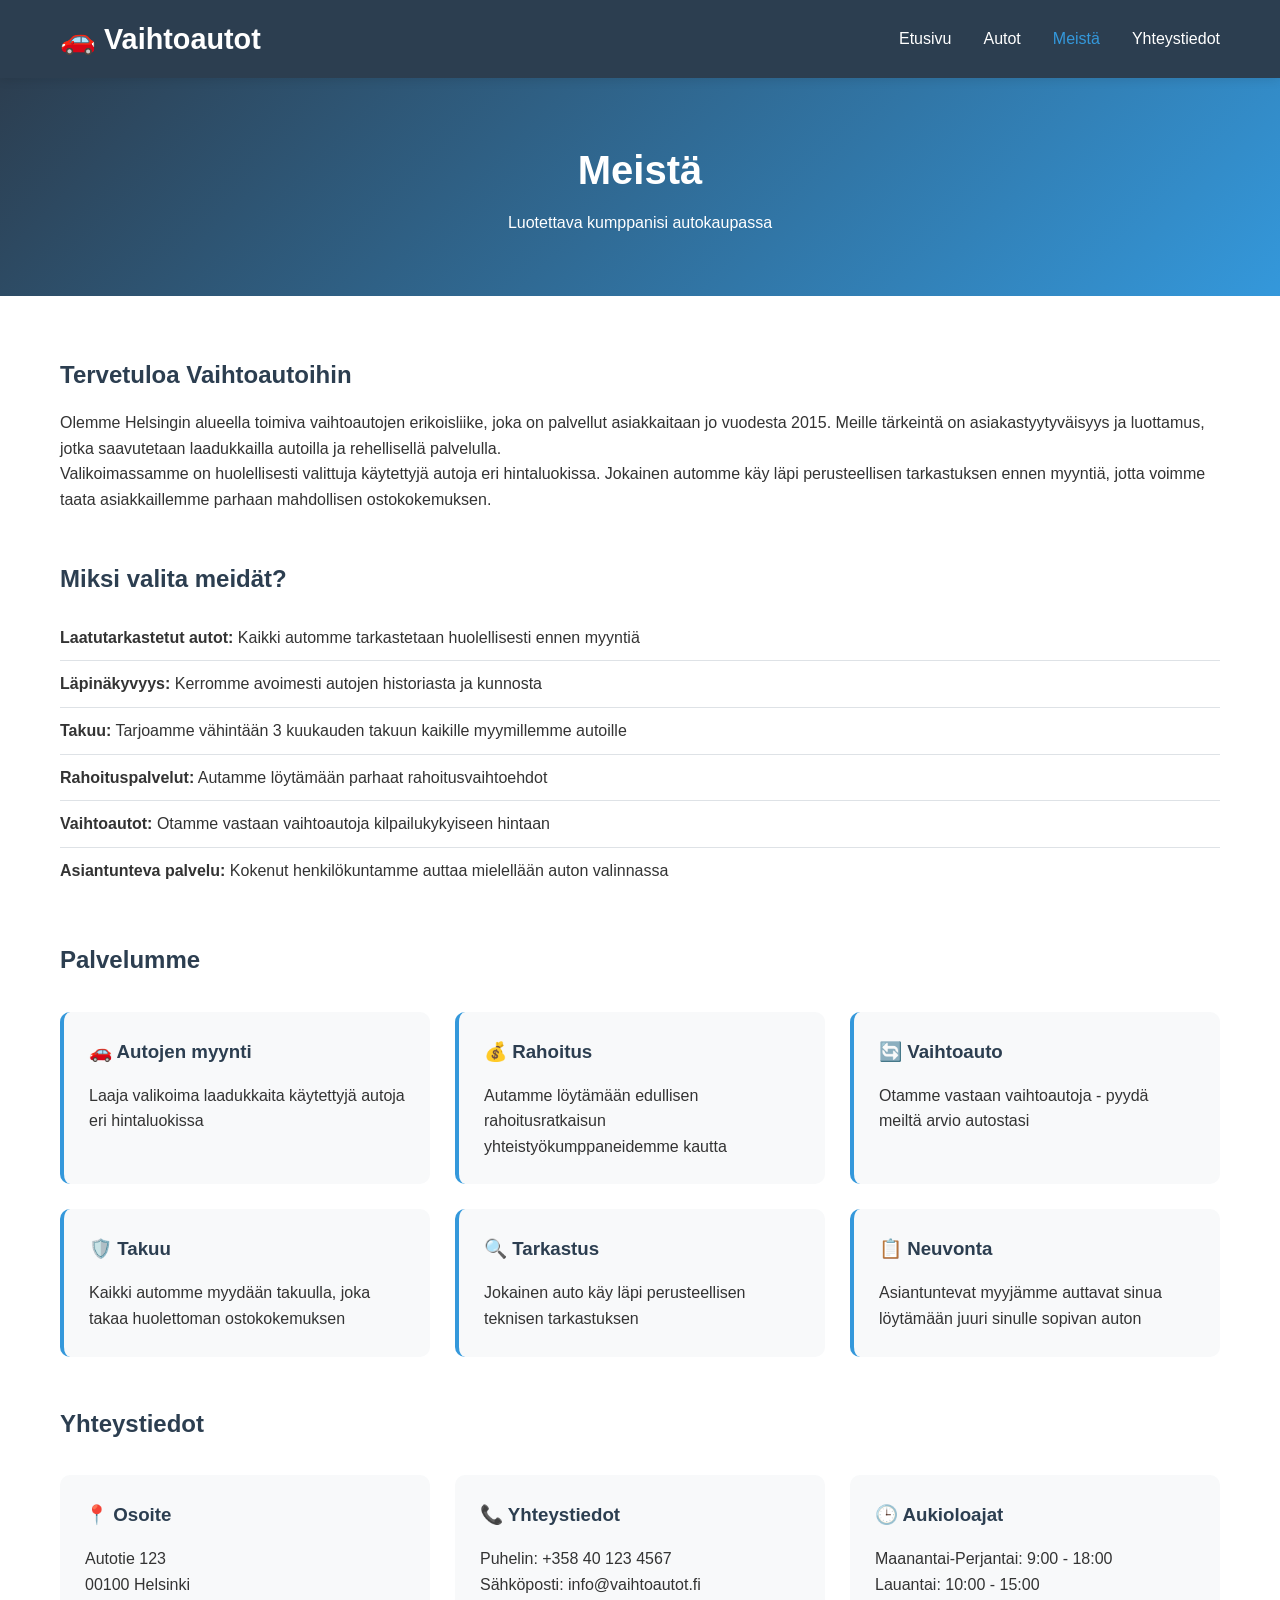
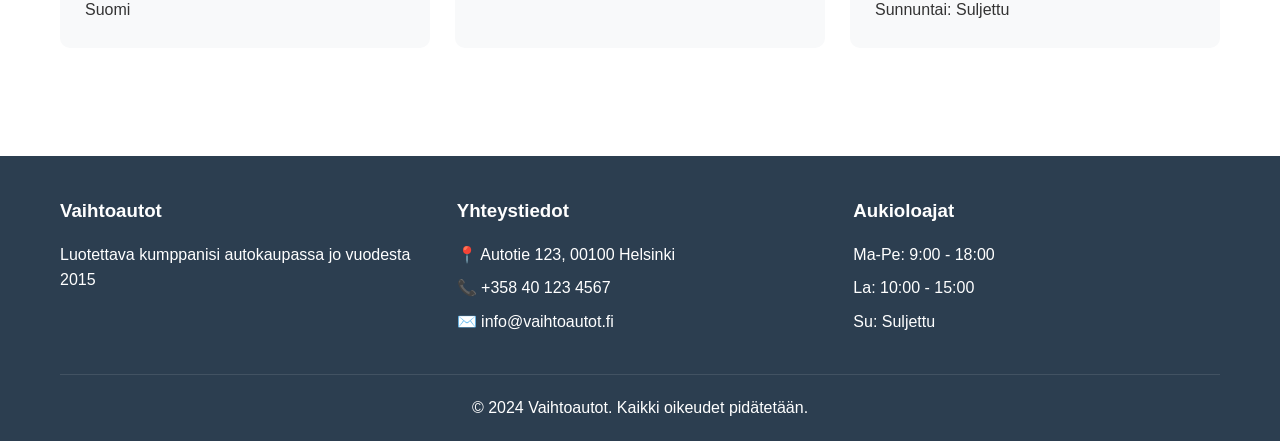
==== about.html @ e6075924 "Build complete used car dealer website with all pages and functionality Co-authored-by: joakimkarske" ====
<!DOCTYPE html>
<html lang="fi">
<head>
    <meta charset="UTF-8">
    <meta name="viewport" content="width=device-width, initial-scale=1.0">
    <meta name="description" content="Tietoa Vaihtoautot-autoliikkeestä">
    <title>Meistä - Vaihtoautot</title>
    <link rel="stylesheet" href="css/styles.css">
</head>
<body>
    <!-- Header -->
    <header>
        <nav class="navbar">
            <div class="container">
                <div class="logo">
                    <h1>🚗 Vaihtoautot</h1>
                </div>
                <ul class="nav-menu">
                    <li><a href="index.html">Etusivu</a></li>
                    <li><a href="cars.html">Autot</a></li>
                    <li><a href="about.html" class="active">Meistä</a></li>
                    <li><a href="contact.html">Yhteystiedot</a></li>
                </ul>
                <div class="hamburger">
                    <span></span>
                    <span></span>
                    <span></span>
                </div>
            </div>
        </nav>
    </header>

    <!-- Page Header -->
    <section class="page-header">
        <div class="container">
            <h1>Meistä</h1>
            <p>Luotettava kumppanisi autokaupassa</p>
        </div>
    </section>

    <!-- About Content -->
    <section class="about-content">
        <div class="container">
            <div class="about-section">
                <h2>Tervetuloa Vaihtoautoihin</h2>
                <p>Olemme Helsingin alueella toimiva vaihtoautojen erikoisliike, joka on palvellut asiakkaitaan jo vuodesta 2015. Meille tärkeintä on asiakastyytyväisyys ja luottamus, jotka saavutetaan laadukkailla autoilla ja rehellisellä palvelulla.</p>
                <p>Valikoimassamme on huolellisesti valittuja käytettyjä autoja eri hintaluokissa. Jokainen automme käy läpi perusteellisen tarkastuksen ennen myyntiä, jotta voimme taata asiakkaillemme parhaan mahdollisen ostokokemuksen.</p>
            </div>

            <div class="about-section">
                <h2>Miksi valita meidät?</h2>
                <ul class="about-list">
                    <li><strong>Laatutarkastetut autot:</strong> Kaikki automme tarkastetaan huolellisesti ennen myyntiä</li>
                    <li><strong>Läpinäkyvyys:</strong> Kerromme avoimesti autojen historiasta ja kunnosta</li>
                    <li><strong>Takuu:</strong> Tarjoamme vähintään 3 kuukauden takuun kaikille myymillemme autoille</li>
                    <li><strong>Rahoituspalvelut:</strong> Autamme löytämään parhaat rahoitusvaihtoehdot</li>
                    <li><strong>Vaihtoautot:</strong> Otamme vastaan vaihtoautoja kilpailukykyiseen hintaan</li>
                    <li><strong>Asiantunteva palvelu:</strong> Kokenut henkilökuntamme auttaa mielellään auton valinnassa</li>
                </ul>
            </div>

            <div class="about-section">
                <h2>Palvelumme</h2>
                <div class="services-grid">
                    <div class="service-card">
                        <h3>🚗 Autojen myynti</h3>
                        <p>Laaja valikoima laadukkaita käytettyjä autoja eri hintaluokissa</p>
                    </div>
                    <div class="service-card">
                        <h3>💰 Rahoitus</h3>
                        <p>Autamme löytämään edullisen rahoitusratkaisun yhteistyökumppaneidemme kautta</p>
                    </div>
                    <div class="service-card">
                        <h3>🔄 Vaihtoauto</h3>
                        <p>Otamme vastaan vaihtoautoja - pyydä meiltä arvio autostasi</p>
                    </div>
                    <div class="service-card">
                        <h3>🛡️ Takuu</h3>
                        <p>Kaikki automme myydään takuulla, joka takaa huolettoman ostokokemuksen</p>
                    </div>
                    <div class="service-card">
                        <h3>🔍 Tarkastus</h3>
                        <p>Jokainen auto käy läpi perusteellisen teknisen tarkastuksen</p>
                    </div>
                    <div class="service-card">
                        <h3>📋 Neuvonta</h3>
                        <p>Asiantuntevat myyjämme auttavat sinua löytämään juuri sinulle sopivan auton</p>
                    </div>
                </div>
            </div>

            <div class="about-section">
                <h2>Yhteystiedot</h2>
                <div class="contact-info-grid">
                    <div class="contact-info-card">
                        <h3>📍 Osoite</h3>
                        <p>Autotie 123<br>00100 Helsinki<br>Suomi</p>
                    </div>
                    <div class="contact-info-card">
                        <h3>📞 Yhteystiedot</h3>
                        <p>Puhelin: +358 40 123 4567<br>Sähköposti: info@vaihtoautot.fi</p>
                    </div>
                    <div class="contact-info-card">
                        <h3>🕒 Aukioloajat</h3>
                        <p>Maanantai-Perjantai: 9:00 - 18:00<br>Lauantai: 10:00 - 15:00<br>Sunnuntai: Suljettu</p>
                    </div>
                </div>
            </div>
        </div>
    </section>

    <!-- Footer -->
    <footer>
        <div class="container">
            <div class="footer-content">
                <div class="footer-section">
                    <h3>Vaihtoautot</h3>
                    <p>Luotettava kumppanisi autokaupassa jo vuodesta 2015</p>
                </div>
                <div class="footer-section">
                    <h3>Yhteystiedot</h3>
                    <p>📍 Autotie 123, 00100 Helsinki</p>
                    <p>📞 +358 40 123 4567</p>
                    <p>✉️ info@vaihtoautot.fi</p>
                </div>
                <div class="footer-section">
                    <h3>Aukioloajat</h3>
                    <p>Ma-Pe: 9:00 - 18:00</p>
                    <p>La: 10:00 - 15:00</p>
                    <p>Su: Suljettu</p>
                </div>
            </div>
            <div class="footer-bottom">
                <p>&copy; 2024 Vaihtoautot. Kaikki oikeudet pidätetään.</p>
            </div>
        </div>
    </footer>

    <script src="js/main.js"></script>
</body>
</html>
---- css/styles.css ----
/* Root Variables */
:root {
    --primary-color: #2c3e50;
    --secondary-color: #3498db;
    --accent-color: #e74c3c;
    --text-color: #333;
    --light-bg: #f8f9fa;
    --white: #ffffff;
    --border-color: #dee2e6;
    --shadow: 0 2px 10px rgba(0, 0, 0, 0.1);
    --shadow-hover: 0 4px 20px rgba(0, 0, 0, 0.15);
}

/* Reset and Base Styles */
* {
    margin: 0;
    padding: 0;
    box-sizing: border-box;
}

body {
    font-family: 'Segoe UI', Tahoma, Geneva, Verdana, sans-serif;
    line-height: 1.6;
    color: var(--text-color);
    background-color: var(--light-bg);
}

.container {
    max-width: 1200px;
    margin: 0 auto;
    padding: 0 20px;
}

/* Header and Navigation */
header {
    background-color: var(--primary-color);
    color: var(--white);
    position: sticky;
    top: 0;
    z-index: 1000;
    box-shadow: var(--shadow);
}

.navbar {
    padding: 1rem 0;
}

.navbar .container {
    display: flex;
    justify-content: space-between;
    align-items: center;
}

.logo h1 {
    font-size: 1.8rem;
    color: var(--white);
}

.nav-menu {
    display: flex;
    list-style: none;
    gap: 2rem;
}

.nav-menu a {
    color: var(--white);
    text-decoration: none;
    font-weight: 500;
    transition: color 0.3s;
}

.nav-menu a:hover,
.nav-menu a.active {
    color: var(--secondary-color);
}

.hamburger {
    display: none;
    flex-direction: column;
    cursor: pointer;
}

.hamburger span {
    width: 25px;
    height: 3px;
    background-color: var(--white);
    margin: 3px 0;
    transition: 0.3s;
}

/* Hero Section */
.hero {
    background: linear-gradient(135deg, var(--primary-color) 0%, var(--secondary-color) 100%);
    color: var(--white);
    padding: 100px 20px;
    text-align: center;
}

.hero-content h2 {
    font-size: 3rem;
    margin-bottom: 1rem;
}

.hero-content p {
    font-size: 1.3rem;
    margin-bottom: 2rem;
}

/* Buttons */
.btn {
    display: inline-block;
    padding: 12px 30px;
    text-decoration: none;
    border-radius: 5px;
    font-weight: 600;
    transition: all 0.3s;
    border: none;
    cursor: pointer;
    font-size: 1rem;
}

.btn-primary {
    background-color: var(--accent-color);
    color: var(--white);
}

.btn-primary:hover {
    background-color: #c0392b;
    transform: translateY(-2px);
    box-shadow: var(--shadow-hover);
}

.btn-secondary {
    background-color: var(--secondary-color);
    color: var(--white);
}

.btn-secondary:hover {
    background-color: #2980b9;
    transform: translateY(-2px);
}

/* Section Styles */
section {
    padding: 60px 20px;
}

.section-title {
    text-align: center;
    font-size: 2.5rem;
    margin-bottom: 3rem;
    color: var(--primary-color);
}

/* Car Grid */
.car-grid {
    display: grid;
    grid-template-columns: repeat(auto-fill, minmax(350px, 1fr));
    gap: 30px;
    margin-top: 2rem;
}

.car-card {
    background-color: var(--white);
    border-radius: 10px;
    overflow: hidden;
    box-shadow: var(--shadow);
    transition: all 0.3s;
}

.car-card:hover {
    transform: translateY(-5px);
    box-shadow: var(--shadow-hover);
}

.car-card img {
    width: 100%;
    height: 250px;
    object-fit: cover;
}

.car-info {
    padding: 20px;
}

.car-info h3 {
    font-size: 1.5rem;
    margin-bottom: 0.5rem;
    color: var(--primary-color);
}

.car-year {
    color: #777;
    font-size: 0.95rem;
    margin-bottom: 0.5rem;
}

.car-description {
    margin-bottom: 1rem;
    line-height: 1.5;
}

.car-specs {
    display: flex;
    gap: 15px;
    margin-bottom: 1rem;
    flex-wrap: wrap;
}

.car-specs span {
    background-color: var(--light-bg);
    padding: 5px 12px;
    border-radius: 15px;
    font-size: 0.85rem;
}

.car-footer {
    display: flex;
    justify-content: space-between;
    align-items: center;
    margin-top: 1rem;
    padding-top: 1rem;
    border-top: 1px solid var(--border-color);
}

.price {
    font-size: 1.8rem;
    font-weight: bold;
    color: var(--accent-color);
}

/* Features Section */
.features-grid {
    display: grid;
    grid-template-columns: repeat(auto-fit, minmax(250px, 1fr));
    gap: 30px;
    margin-top: 2rem;
}

.feature {
    text-align: center;
    padding: 30px;
    background-color: var(--white);
    border-radius: 10px;
    box-shadow: var(--shadow);
}

.feature-icon {
    font-size: 3rem;
    margin-bottom: 1rem;
}

.feature h3 {
    margin-bottom: 1rem;
    color: var(--primary-color);
}

/* Footer */
footer {
    background-color: var(--primary-color);
    color: var(--white);
    padding: 40px 20px 20px;
}

.footer-content {
    display: grid;
    grid-template-columns: repeat(auto-fit, minmax(250px, 1fr));
    gap: 30px;
    margin-bottom: 2rem;
}

.footer-section h3 {
    margin-bottom: 1rem;
}

.footer-section p {
    margin-bottom: 0.5rem;
}

.footer-bottom {
    text-align: center;
    padding-top: 20px;
    border-top: 1px solid rgba(255, 255, 255, 0.1);
}

/* Page Header */
.page-header {
    background: linear-gradient(135deg, var(--primary-color) 0%, var(--secondary-color) 100%);
    color: var(--white);
    padding: 60px 20px;
    text-align: center;
}

.page-header h1 {
    font-size: 2.5rem;
    margin-bottom: 0.5rem;
}

/* Filters */
.filters {
    background-color: var(--white);
    padding: 30px 20px;
    box-shadow: var(--shadow);
}

.filter-bar {
    display: flex;
    gap: 15px;
    flex-wrap: wrap;
    justify-content: center;
    align-items: center;
}

.filter-select {
    padding: 10px 15px;
    border: 1px solid var(--border-color);
    border-radius: 5px;
    font-size: 1rem;
    min-width: 200px;
}

/* About Page */
.about-content {
    background-color: var(--white);
}

.about-section {
    margin-bottom: 3rem;
}

.about-section h2 {
    color: var(--primary-color);
    margin-bottom: 1rem;
}

.about-list {
    list-style: none;
    padding-left: 0;
}

.about-list li {
    padding: 10px 0;
    border-bottom: 1px solid var(--border-color);
}

.about-list li:last-child {
    border-bottom: none;
}

.services-grid {
    display: grid;
    grid-template-columns: repeat(auto-fit, minmax(300px, 1fr));
    gap: 25px;
    margin-top: 2rem;
}

.service-card {
    background-color: var(--light-bg);
    padding: 25px;
    border-radius: 10px;
    border-left: 4px solid var(--secondary-color);
}

.service-card h3 {
    margin-bottom: 1rem;
    color: var(--primary-color);
}

.contact-info-grid {
    display: grid;
    grid-template-columns: repeat(auto-fit, minmax(250px, 1fr));
    gap: 25px;
    margin-top: 2rem;
}

.contact-info-card {
    background-color: var(--light-bg);
    padding: 25px;
    border-radius: 10px;
}

.contact-info-card h3 {
    color: var(--primary-color);
    margin-bottom: 1rem;
}

/* Contact Page */
.contact-section {
    background-color: var(--white);
}

.contact-wrapper {
    display: grid;
    grid-template-columns: 1fr 1fr;
    gap: 50px;
    margin-top: 2rem;
}

.contact-form-wrapper h2,
.contact-info-wrapper h2 {
    color: var(--primary-color);
    margin-bottom: 1.5rem;
}

.contact-form {
    display: flex;
    flex-direction: column;
    gap: 20px;
}

.form-group {
    display: flex;
    flex-direction: column;
}

.form-group label {
    margin-bottom: 5px;
    font-weight: 600;
    color: var(--primary-color);
}

.form-group input,
.form-group select,
.form-group textarea {
    padding: 12px;
    border: 1px solid var(--border-color);
    border-radius: 5px;
    font-size: 1rem;
    font-family: inherit;
}

.form-group input:focus,
.form-group select:focus,
.form-group textarea:focus {
    outline: none;
    border-color: var(--secondary-color);
}

.checkbox-label {
    display: flex;
    align-items: center;
    gap: 10px;
    cursor: pointer;
}

.checkbox-label input {
    width: auto;
}

.form-message {
    padding: 15px;
    border-radius: 5px;
    margin-top: 10px;
    display: none;
}

.form-message.success {
    background-color: #d4edda;
    color: #155724;
    border: 1px solid #c3e6cb;
    display: block;
}

.form-message.error {
    background-color: #f8d7da;
    color: #721c24;
    border: 1px solid #f5c6cb;
    display: block;
}

.info-block {
    margin-bottom: 2rem;
}

.info-block h3 {
    color: var(--primary-color);
    margin-bottom: 0.5rem;
}

.info-block a {
    color: var(--secondary-color);
    text-decoration: none;
}

.info-block a:hover {
    text-decoration: underline;
}

/* Car Details Page */
.back-link {
    display: inline-block;
    color: var(--secondary-color);
    text-decoration: none;
    margin-bottom: 2rem;
    font-weight: 600;
}

.back-link:hover {
    text-decoration: underline;
}

.car-details-content {
    background-color: var(--white);
    border-radius: 10px;
    overflow: hidden;
    box-shadow: var(--shadow);
}

.car-details-header {
    padding: 30px;
    background: linear-gradient(135deg, var(--primary-color) 0%, var(--secondary-color) 100%);
    color: var(--white);
}

.car-details-header h1 {
    font-size: 2.5rem;
    margin-bottom: 0.5rem;
}

.car-details-body {
    display: grid;
    grid-template-columns: 1fr 1fr;
    gap: 30px;
    padding: 30px;
}

.car-image-section img {
    width: 100%;
    border-radius: 10px;
}

.car-specs-section h2 {
    color: var(--primary-color);
    margin-bottom: 1rem;
}

.specs-list {
    list-style: none;
    padding: 0;
}

.specs-list li {
    padding: 15px;
    border-bottom: 1px solid var(--border-color);
    display: flex;
    justify-content: space-between;
}

.specs-list li:last-child {
    border-bottom: none;
}

.specs-list strong {
    color: var(--primary-color);
}

.car-description-section {
    grid-column: 1 / -1;
    padding-top: 20px;
    border-top: 2px solid var(--border-color);
}

.car-description-section h2 {
    color: var(--primary-color);
    margin-bottom: 1rem;
}

.features-list {
    display: grid;
    grid-template-columns: repeat(auto-fit, minmax(250px, 1fr));
    gap: 15px;
    margin-top: 1rem;
}

.features-list li {
    background-color: var(--light-bg);
    padding: 10px 15px;
    border-radius: 5px;
    list-style: none;
}

.features-list li::before {
    content: "✓ ";
    color: var(--secondary-color);
    font-weight: bold;
}

.cta-section {
    background-color: var(--light-bg);
    text-align: center;
}

.cta-section h2 {
    color: var(--primary-color);
    margin-bottom: 1rem;
}

.cta-buttons {
    display: flex;
    gap: 20px;
    justify-content: center;
    flex-wrap: wrap;
    margin-top: 2rem;
}

.loading {
    text-align: center;
    padding: 50px;
    font-size: 1.2rem;
    color: #777;
}

/* Why Us Section */
.why-us {
    background-color: var(--white);
}

/* Responsive Design */
@media (max-width: 768px) {
    .hamburger {
        display: flex;
    }

    .nav-menu {
        display: none;
        position: absolute;
        top: 100%;
        left: 0;
        right: 0;
        background-color: var(--primary-color);
        flex-direction: column;
        padding: 20px;
        gap: 1rem;
    }

    .nav-menu.active {
        display: flex;
    }

    .hero-content h2 {
        font-size: 2rem;
    }

    .hero-content p {
        font-size: 1rem;
    }

    .car-grid {
        grid-template-columns: 1fr;
    }

    .features-grid {
        grid-template-columns: 1fr;
    }

    .contact-wrapper {
        grid-template-columns: 1fr;
    }

    .car-details-body {
        grid-template-columns: 1fr;
    }

    .filter-bar {
        flex-direction: column;
    }

    .filter-select {
        width: 100%;
    }

    .footer-content {
        grid-template-columns: 1fr;
    }
}

@media (max-width: 480px) {
    .logo h1 {
        font-size: 1.3rem;
    }

    .section-title {
        font-size: 1.8rem;
    }

    .price {
        font-size: 1.5rem;
    }
}
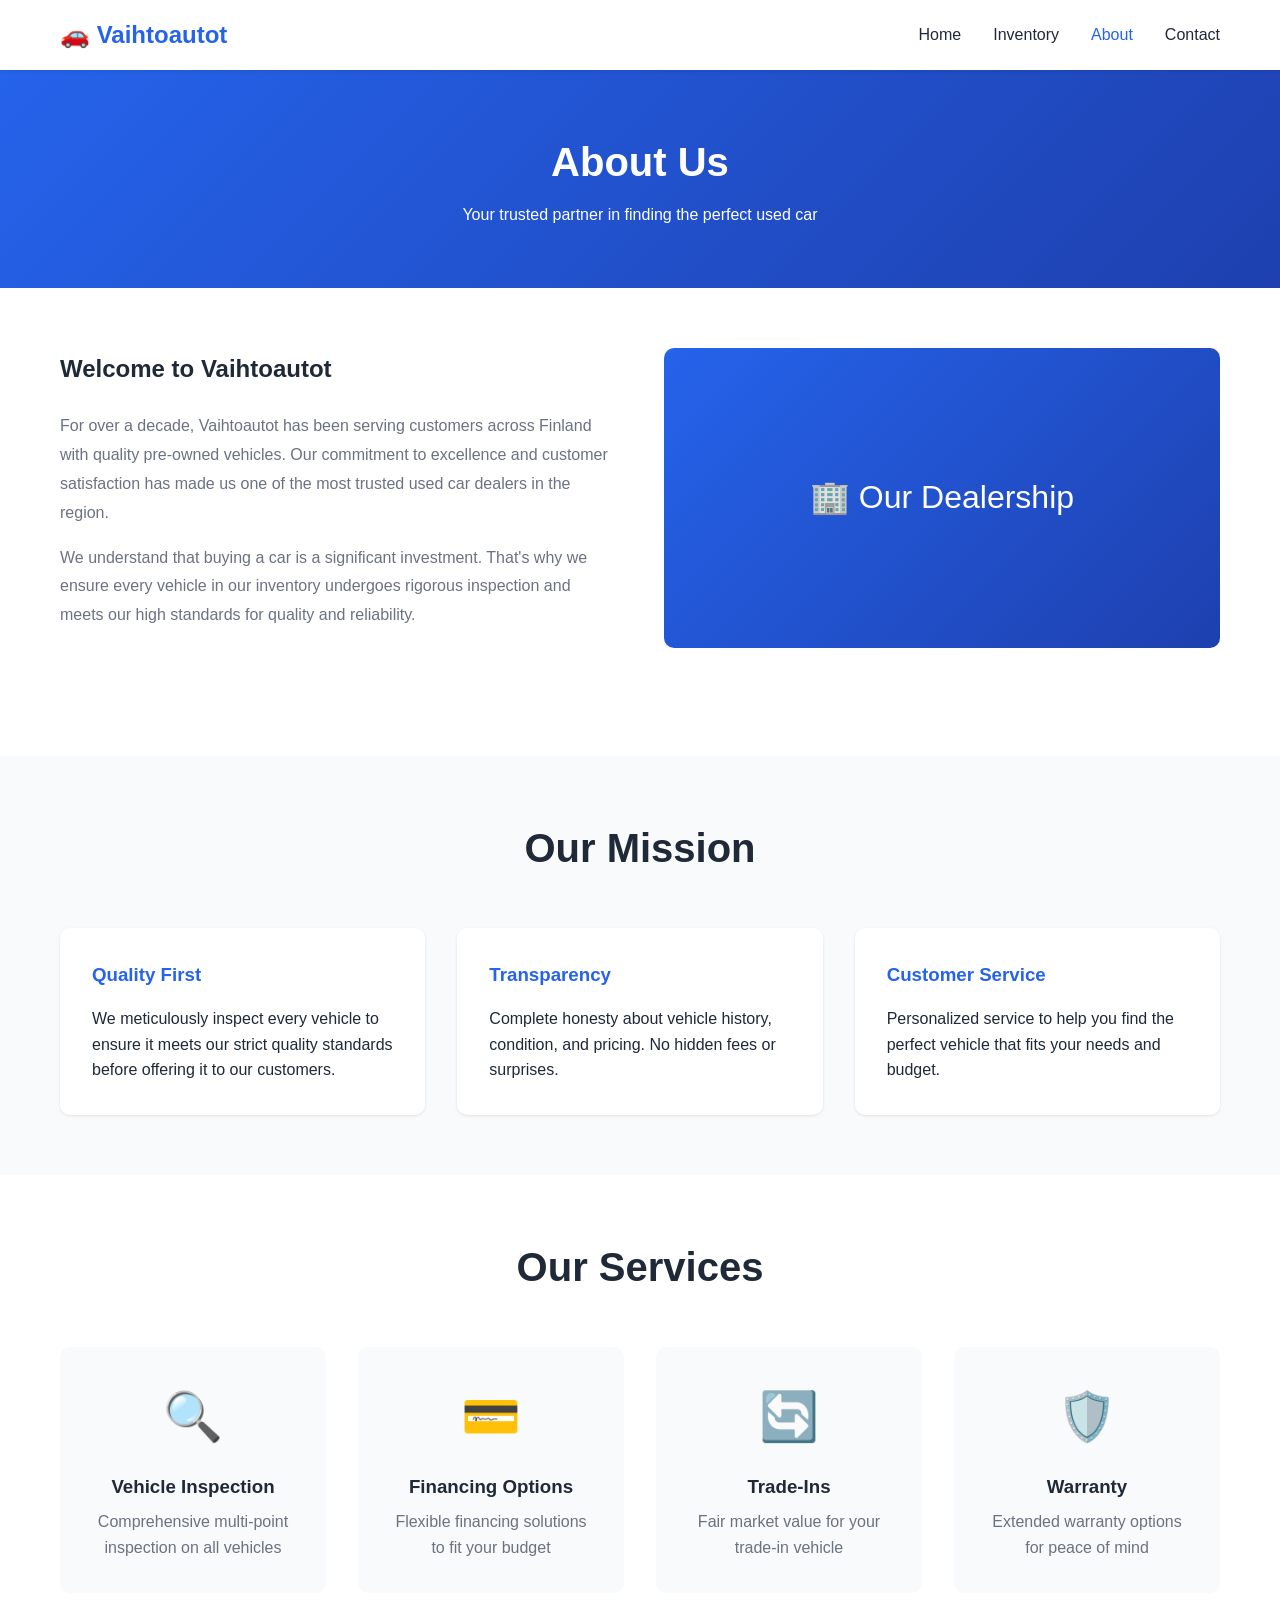
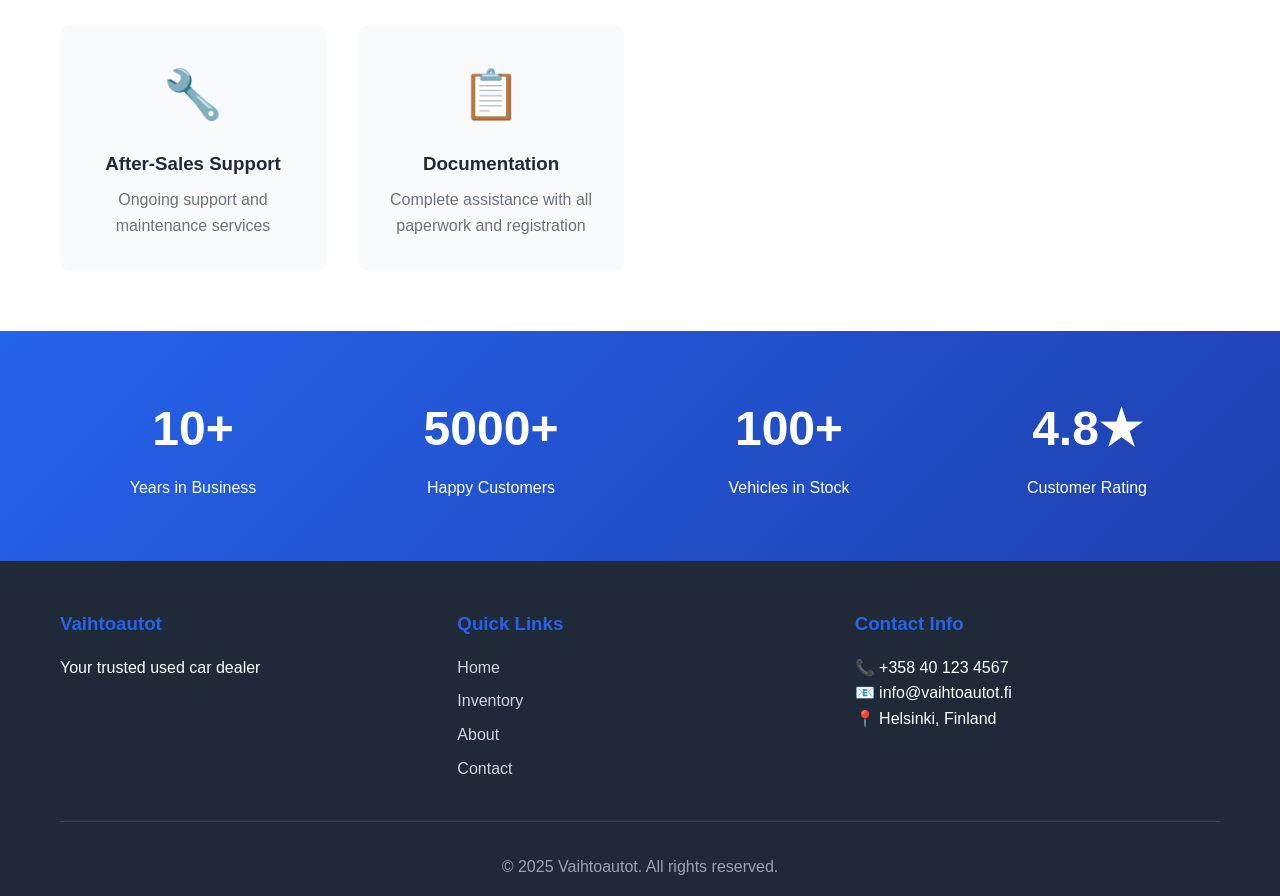
==== commit 64db29cb: "Complete used car dealer website with all features Co-authored-by: joakimkarske-del <248545088+joaki" ====
--- a/about.html
+++ b/about.html
@@ -1,141 +1,172 @@
 <!DOCTYPE html>
-<html lang="fi">
+<html lang="en">
 <head>
     <meta charset="UTF-8">
     <meta name="viewport" content="width=device-width, initial-scale=1.0">
-    <meta name="description" content="Tietoa Vaihtoautot-autoliikkeestä">
-    <title>Meistä - Vaihtoautot</title>
-    <link rel="stylesheet" href="css/styles.css">
+    <title>About Us - Vaihtoautot</title>
+    <link rel="stylesheet" href="styles/main.css">
 </head>
 <body>
-    <!-- Header -->
-    <header>
-        <nav class="navbar">
-            <div class="container">
-                <div class="logo">
-                    <h1>🚗 Vaihtoautot</h1>
-                </div>
-                <ul class="nav-menu">
-                    <li><a href="index.html">Etusivu</a></li>
-                    <li><a href="cars.html">Autot</a></li>
-                    <li><a href="about.html" class="active">Meistä</a></li>
-                    <li><a href="contact.html">Yhteystiedot</a></li>
-                </ul>
-                <div class="hamburger">
-                    <span></span>
-                    <span></span>
-                    <span></span>
-                </div>
+    <!-- Navigation -->
+    <nav class="navbar">
+        <div class="container">
+            <div class="nav-brand">
+                <h1>🚗 Vaihtoautot</h1>
             </div>
-        </nav>
-    </header>
+            <div class="nav-toggle" id="navToggle">
+                <span></span>
+                <span></span>
+                <span></span>
+            </div>
+            <ul class="nav-menu" id="navMenu">
+                <li><a href="index.html">Home</a></li>
+                <li><a href="inventory.html">Inventory</a></li>
+                <li><a href="about.html" class="active">About</a></li>
+                <li><a href="contact.html">Contact</a></li>
+            </ul>
+        </div>
+    </nav>
 
     <!-- Page Header -->
     <section class="page-header">
         <div class="container">
-            <h1>Meistä</h1>
-            <p>Luotettava kumppanisi autokaupassa</p>
+            <h1>About Us</h1>
+            <p>Your trusted partner in finding the perfect used car</p>
         </div>
     </section>
 
     <!-- About Content -->
-    <section class="about-content">
+    <section class="about-section">
         <div class="container">
-            <div class="about-section">
-                <h2>Tervetuloa Vaihtoautoihin</h2>
-                <p>Olemme Helsingin alueella toimiva vaihtoautojen erikoisliike, joka on palvellut asiakkaitaan jo vuodesta 2015. Meille tärkeintä on asiakastyytyväisyys ja luottamus, jotka saavutetaan laadukkailla autoilla ja rehellisellä palvelulla.</p>
-                <p>Valikoimassamme on huolellisesti valittuja käytettyjä autoja eri hintaluokissa. Jokainen automme käy läpi perusteellisen tarkastuksen ennen myyntiä, jotta voimme taata asiakkaillemme parhaan mahdollisen ostokokemuksen.</p>
-            </div>
-
-            <div class="about-section">
-                <h2>Miksi valita meidät?</h2>
-                <ul class="about-list">
-                    <li><strong>Laatutarkastetut autot:</strong> Kaikki automme tarkastetaan huolellisesti ennen myyntiä</li>
-                    <li><strong>Läpinäkyvyys:</strong> Kerromme avoimesti autojen historiasta ja kunnosta</li>
-                    <li><strong>Takuu:</strong> Tarjoamme vähintään 3 kuukauden takuun kaikille myymillemme autoille</li>
-                    <li><strong>Rahoituspalvelut:</strong> Autamme löytämään parhaat rahoitusvaihtoehdot</li>
-                    <li><strong>Vaihtoautot:</strong> Otamme vastaan vaihtoautoja kilpailukykyiseen hintaan</li>
-                    <li><strong>Asiantunteva palvelu:</strong> Kokenut henkilökuntamme auttaa mielellään auton valinnassa</li>
-                </ul>
-            </div>
-
-            <div class="about-section">
-                <h2>Palvelumme</h2>
-                <div class="services-grid">
-                    <div class="service-card">
-                        <h3>🚗 Autojen myynti</h3>
-                        <p>Laaja valikoima laadukkaita käytettyjä autoja eri hintaluokissa</p>
-                    </div>
-                    <div class="service-card">
-                        <h3>💰 Rahoitus</h3>
-                        <p>Autamme löytämään edullisen rahoitusratkaisun yhteistyökumppaneidemme kautta</p>
-                    </div>
-                    <div class="service-card">
-                        <h3>🔄 Vaihtoauto</h3>
-                        <p>Otamme vastaan vaihtoautoja - pyydä meiltä arvio autostasi</p>
-                    </div>
-                    <div class="service-card">
-                        <h3>🛡️ Takuu</h3>
-                        <p>Kaikki automme myydään takuulla, joka takaa huolettoman ostokokemuksen</p>
-                    </div>
-                    <div class="service-card">
-                        <h3>🔍 Tarkastus</h3>
-                        <p>Jokainen auto käy läpi perusteellisen teknisen tarkastuksen</p>
-                    </div>
-                    <div class="service-card">
-                        <h3>📋 Neuvonta</h3>
-                        <p>Asiantuntevat myyjämme auttavat sinua löytämään juuri sinulle sopivan auton</p>
-                    </div>
+            <div class="about-content">
+                <div class="about-text">
+                    <h2>Welcome to Vaihtoautot</h2>
+                    <p>For over a decade, Vaihtoautot has been serving customers across Finland with quality pre-owned vehicles. Our commitment to excellence and customer satisfaction has made us one of the most trusted used car dealers in the region.</p>
+                    <p>We understand that buying a car is a significant investment. That's why we ensure every vehicle in our inventory undergoes rigorous inspection and meets our high standards for quality and reliability.</p>
                 </div>
-            </div>
-
-            <div class="about-section">
-                <h2>Yhteystiedot</h2>
-                <div class="contact-info-grid">
-                    <div class="contact-info-card">
-                        <h3>📍 Osoite</h3>
-                        <p>Autotie 123<br>00100 Helsinki<br>Suomi</p>
-                    </div>
-                    <div class="contact-info-card">
-                        <h3>📞 Yhteystiedot</h3>
-                        <p>Puhelin: +358 40 123 4567<br>Sähköposti: info@vaihtoautot.fi</p>
-                    </div>
-                    <div class="contact-info-card">
-                        <h3>🕒 Aukioloajat</h3>
-                        <p>Maanantai-Perjantai: 9:00 - 18:00<br>Lauantai: 10:00 - 15:00<br>Sunnuntai: Suljettu</p>
+                <div class="about-image">
+                    <div class="placeholder-image">
+                        <p>🏢 Our Dealership</p>
                     </div>
                 </div>
             </div>
         </div>
     </section>
 
+    <!-- Our Mission -->
+    <section class="mission-section">
+        <div class="container">
+            <h2 class="section-title">Our Mission</h2>
+            <div class="mission-grid">
+                <div class="mission-card">
+                    <h3>Quality First</h3>
+                    <p>We meticulously inspect every vehicle to ensure it meets our strict quality standards before offering it to our customers.</p>
+                </div>
+                <div class="mission-card">
+                    <h3>Transparency</h3>
+                    <p>Complete honesty about vehicle history, condition, and pricing. No hidden fees or surprises.</p>
+                </div>
+                <div class="mission-card">
+                    <h3>Customer Service</h3>
+                    <p>Personalized service to help you find the perfect vehicle that fits your needs and budget.</p>
+                </div>
+            </div>
+        </div>
+    </section>
+
+    <!-- Services -->
+    <section class="services-section">
+        <div class="container">
+            <h2 class="section-title">Our Services</h2>
+            <div class="services-grid">
+                <div class="service-item">
+                    <div class="service-icon">🔍</div>
+                    <h3>Vehicle Inspection</h3>
+                    <p>Comprehensive multi-point inspection on all vehicles</p>
+                </div>
+                <div class="service-item">
+                    <div class="service-icon">💳</div>
+                    <h3>Financing Options</h3>
+                    <p>Flexible financing solutions to fit your budget</p>
+                </div>
+                <div class="service-item">
+                    <div class="service-icon">🔄</div>
+                    <h3>Trade-Ins</h3>
+                    <p>Fair market value for your trade-in vehicle</p>
+                </div>
+                <div class="service-item">
+                    <div class="service-icon">🛡️</div>
+                    <h3>Warranty</h3>
+                    <p>Extended warranty options for peace of mind</p>
+                </div>
+                <div class="service-item">
+                    <div class="service-icon">🔧</div>
+                    <h3>After-Sales Support</h3>
+                    <p>Ongoing support and maintenance services</p>
+                </div>
+                <div class="service-item">
+                    <div class="service-icon">📋</div>
+                    <h3>Documentation</h3>
+                    <p>Complete assistance with all paperwork and registration</p>
+                </div>
+            </div>
+        </div>
+    </section>
+
+    <!-- Stats Section -->
+    <section class="stats-section">
+        <div class="container">
+            <div class="stats-grid">
+                <div class="stat-item">
+                    <h3>10+</h3>
+                    <p>Years in Business</p>
+                </div>
+                <div class="stat-item">
+                    <h3>5000+</h3>
+                    <p>Happy Customers</p>
+                </div>
+                <div class="stat-item">
+                    <h3>100+</h3>
+                    <p>Vehicles in Stock</p>
+                </div>
+                <div class="stat-item">
+                    <h3>4.8★</h3>
+                    <p>Customer Rating</p>
+                </div>
+            </div>
+        </div>
+    </section>
+
     <!-- Footer -->
-    <footer>
+    <footer class="footer">
         <div class="container">
             <div class="footer-content">
                 <div class="footer-section">
                     <h3>Vaihtoautot</h3>
-                    <p>Luotettava kumppanisi autokaupassa jo vuodesta 2015</p>
+                    <p>Your trusted used car dealer</p>
                 </div>
                 <div class="footer-section">
-                    <h3>Yhteystiedot</h3>
-                    <p>📍 Autotie 123, 00100 Helsinki</p>
-                    <p>📞 +358 40 123 4567</p>
-                    <p>✉️ info@vaihtoautot.fi</p>
+                    <h3>Quick Links</h3>
+                    <ul>
+                        <li><a href="index.html">Home</a></li>
+                        <li><a href="inventory.html">Inventory</a></li>
+                        <li><a href="about.html">About</a></li>
+                        <li><a href="contact.html">Contact</a></li>
+                    </ul>
                 </div>
                 <div class="footer-section">
-                    <h3>Aukioloajat</h3>
-                    <p>Ma-Pe: 9:00 - 18:00</p>
-                    <p>La: 10:00 - 15:00</p>
-                    <p>Su: Suljettu</p>
+                    <h3>Contact Info</h3>
+                    <p>📞 +358 40 123 4567</p>
+                    <p>📧 info@vaihtoautot.fi</p>
+                    <p>📍 Helsinki, Finland</p>
                 </div>
             </div>
             <div class="footer-bottom">
-                <p>&copy; 2024 Vaihtoautot. Kaikki oikeudet pidätetään.</p>
+                <p>&copy; 2025 Vaihtoautot. All rights reserved.</p>
             </div>
         </div>
     </footer>
 
-    <script src="js/main.js"></script>
+    <script src="scripts/main.js"></script>
 </body>
 </html>
--- a/styles/main.css
+++ b/styles/main.css
@@ -0,0 +1,766 @@
+/* Reset and Base Styles */
+* {
+    margin: 0;
+    padding: 0;
+    box-sizing: border-box;
+}
+
+:root {
+    --primary-color: #2563eb;
+    --secondary-color: #1e40af;
+    --accent-color: #3b82f6;
+    --text-dark: #1f2937;
+    --text-light: #6b7280;
+    --bg-light: #f9fafb;
+    --bg-white: #ffffff;
+    --border-color: #e5e7eb;
+    --success-color: #10b981;
+    --danger-color: #ef4444;
+    --shadow: 0 1px 3px rgba(0, 0, 0, 0.1);
+    --shadow-lg: 0 10px 25px rgba(0, 0, 0, 0.1);
+}
+
+body {
+    font-family: -apple-system, BlinkMacSystemFont, 'Segoe UI', Roboto, 'Helvetica Neue', Arial, sans-serif;
+    line-height: 1.6;
+    color: var(--text-dark);
+    background-color: var(--bg-white);
+}
+
+.container {
+    max-width: 1200px;
+    margin: 0 auto;
+    padding: 0 20px;
+}
+
+/* Navigation */
+.navbar {
+    background-color: var(--bg-white);
+    box-shadow: var(--shadow);
+    position: sticky;
+    top: 0;
+    z-index: 1000;
+}
+
+.navbar .container {
+    display: flex;
+    justify-content: space-between;
+    align-items: center;
+    padding: 1rem 20px;
+}
+
+.nav-brand h1 {
+    font-size: 1.5rem;
+    color: var(--primary-color);
+}
+
+.nav-menu {
+    display: flex;
+    list-style: none;
+    gap: 2rem;
+}
+
+.nav-menu a {
+    text-decoration: none;
+    color: var(--text-dark);
+    font-weight: 500;
+    transition: color 0.3s;
+}
+
+.nav-menu a:hover,
+.nav-menu a.active {
+    color: var(--primary-color);
+}
+
+.nav-toggle {
+    display: none;
+    flex-direction: column;
+    cursor: pointer;
+    gap: 5px;
+}
+
+.nav-toggle span {
+    width: 25px;
+    height: 3px;
+    background-color: var(--text-dark);
+    transition: 0.3s;
+}
+
+/* Hero Section */
+.hero {
+    background: linear-gradient(135deg, var(--primary-color) 0%, var(--secondary-color) 100%);
+    color: white;
+    padding: 100px 20px;
+    text-align: center;
+}
+
+.hero-content {
+    max-width: 800px;
+    margin: 0 auto;
+}
+
+.hero-title {
+    font-size: 3rem;
+    margin-bottom: 1rem;
+    font-weight: 700;
+}
+
+.hero-subtitle {
+    font-size: 1.5rem;
+    margin-bottom: 2rem;
+    opacity: 0.95;
+}
+
+/* Buttons */
+.btn {
+    display: inline-block;
+    padding: 12px 30px;
+    text-decoration: none;
+    border-radius: 6px;
+    font-weight: 600;
+    transition: all 0.3s;
+    cursor: pointer;
+    border: none;
+    font-size: 1rem;
+}
+
+.btn-primary {
+    background-color: var(--primary-color);
+    color: white;
+}
+
+.btn-primary:hover {
+    background-color: var(--secondary-color);
+    transform: translateY(-2px);
+    box-shadow: var(--shadow-lg);
+}
+
+.btn-secondary {
+    background-color: transparent;
+    color: var(--primary-color);
+    border: 2px solid var(--primary-color);
+}
+
+.btn-secondary:hover {
+    background-color: var(--primary-color);
+    color: white;
+}
+
+/* Sections */
+section {
+    padding: 60px 20px;
+}
+
+.section-title {
+    text-align: center;
+    font-size: 2.5rem;
+    margin-bottom: 3rem;
+    color: var(--text-dark);
+}
+
+.text-center {
+    text-align: center;
+    margin-top: 2rem;
+}
+
+/* Features Section */
+.features {
+    background-color: var(--bg-light);
+}
+
+.features-grid {
+    display: grid;
+    grid-template-columns: repeat(auto-fit, minmax(250px, 1fr));
+    gap: 2rem;
+}
+
+.feature-card {
+    background: white;
+    padding: 2rem;
+    border-radius: 10px;
+    text-align: center;
+    box-shadow: var(--shadow);
+    transition: transform 0.3s, box-shadow 0.3s;
+}
+
+.feature-card:hover {
+    transform: translateY(-5px);
+    box-shadow: var(--shadow-lg);
+}
+
+.feature-icon {
+    font-size: 3rem;
+    margin-bottom: 1rem;
+}
+
+.feature-card h3 {
+    margin-bottom: 0.5rem;
+    color: var(--text-dark);
+}
+
+.feature-card p {
+    color: var(--text-light);
+}
+
+/* Cars Grid */
+.cars-grid {
+    display: grid;
+    grid-template-columns: repeat(auto-fill, minmax(300px, 1fr));
+    gap: 2rem;
+    margin-bottom: 2rem;
+}
+
+.car-card {
+    background: white;
+    border-radius: 10px;
+    overflow: hidden;
+    box-shadow: var(--shadow);
+    transition: transform 0.3s, box-shadow 0.3s;
+    cursor: pointer;
+}
+
+.car-card:hover {
+    transform: translateY(-5px);
+    box-shadow: var(--shadow-lg);
+}
+
+.car-image {
+    width: 100%;
+    height: 200px;
+    background: linear-gradient(135deg, #667eea 0%, #764ba2 100%);
+    display: flex;
+    align-items: center;
+    justify-content: center;
+    font-size: 4rem;
+}
+
+.car-content {
+    padding: 1.5rem;
+}
+
+.car-title {
+    font-size: 1.25rem;
+    margin-bottom: 0.5rem;
+    color: var(--text-dark);
+}
+
+.car-details {
+    display: flex;
+    flex-wrap: wrap;
+    gap: 1rem;
+    margin: 1rem 0;
+    font-size: 0.9rem;
+    color: var(--text-light);
+}
+
+.car-detail-item {
+    display: flex;
+    align-items: center;
+    gap: 0.3rem;
+}
+
+.car-price {
+    font-size: 1.5rem;
+    font-weight: 700;
+    color: var(--primary-color);
+    margin-top: 1rem;
+}
+
+/* Call to Action */
+.cta {
+    background: linear-gradient(135deg, var(--primary-color) 0%, var(--secondary-color) 100%);
+    color: white;
+    text-align: center;
+}
+
+.cta h2 {
+    font-size: 2.5rem;
+    margin-bottom: 1rem;
+}
+
+.cta p {
+    font-size: 1.2rem;
+    margin-bottom: 2rem;
+}
+
+/* Footer */
+.footer {
+    background-color: var(--text-dark);
+    color: white;
+    padding: 3rem 20px 1rem;
+}
+
+.footer-content {
+    display: grid;
+    grid-template-columns: repeat(auto-fit, minmax(250px, 1fr));
+    gap: 2rem;
+    margin-bottom: 2rem;
+}
+
+.footer-section h3 {
+    margin-bottom: 1rem;
+    color: var(--primary-color);
+}
+
+.footer-section ul {
+    list-style: none;
+}
+
+.footer-section ul li {
+    margin-bottom: 0.5rem;
+}
+
+.footer-section a {
+    color: #d1d5db;
+    text-decoration: none;
+    transition: color 0.3s;
+}
+
+.footer-section a:hover {
+    color: var(--primary-color);
+}
+
+.footer-bottom {
+    text-align: center;
+    padding-top: 2rem;
+    border-top: 1px solid #374151;
+    color: #9ca3af;
+}
+
+/* Page Header */
+.page-header {
+    background: linear-gradient(135deg, var(--primary-color) 0%, var(--secondary-color) 100%);
+    color: white;
+    padding: 60px 20px;
+    text-align: center;
+}
+
+.page-header h1 {
+    font-size: 2.5rem;
+    margin-bottom: 0.5rem;
+}
+
+/* Search and Filter */
+.search-section {
+    background-color: var(--bg-light);
+    padding: 2rem 20px;
+}
+
+.search-bar {
+    display: flex;
+    gap: 1rem;
+    margin-bottom: 1.5rem;
+}
+
+.search-bar input {
+    flex: 1;
+    padding: 12px;
+    border: 1px solid var(--border-color);
+    border-radius: 6px;
+    font-size: 1rem;
+}
+
+.filters {
+    display: flex;
+    gap: 1rem;
+    flex-wrap: wrap;
+}
+
+.filters select {
+    padding: 12px;
+    border: 1px solid var(--border-color);
+    border-radius: 6px;
+    font-size: 1rem;
+    background-color: white;
+    cursor: pointer;
+}
+
+/* Inventory Section */
+.inventory-section {
+    padding: 3rem 20px;
+}
+
+.inventory-info {
+    margin-bottom: 2rem;
+    text-align: center;
+    color: var(--text-light);
+}
+
+/* Modal */
+.modal {
+    display: none;
+    position: fixed;
+    z-index: 2000;
+    left: 0;
+    top: 0;
+    width: 100%;
+    height: 100%;
+    overflow: auto;
+    background-color: rgba(0, 0, 0, 0.7);
+}
+
+.modal-content {
+    background-color: white;
+    margin: 5% auto;
+    padding: 2rem;
+    border-radius: 10px;
+    width: 90%;
+    max-width: 800px;
+    max-height: 80vh;
+    overflow-y: auto;
+    position: relative;
+}
+
+.modal-close {
+    position: absolute;
+    right: 1.5rem;
+    top: 1rem;
+    font-size: 2rem;
+    font-weight: bold;
+    cursor: pointer;
+    color: var(--text-light);
+}
+
+.modal-close:hover {
+    color: var(--text-dark);
+}
+
+.car-detail-modal {
+    padding-top: 2rem;
+}
+
+.car-detail-modal h2 {
+    margin-bottom: 1rem;
+    color: var(--text-dark);
+}
+
+.car-detail-image {
+    width: 100%;
+    height: 300px;
+    background: linear-gradient(135deg, #667eea 0%, #764ba2 100%);
+    border-radius: 10px;
+    display: flex;
+    align-items: center;
+    justify-content: center;
+    font-size: 6rem;
+    margin-bottom: 2rem;
+}
+
+.car-specs {
+    display: grid;
+    grid-template-columns: repeat(auto-fit, minmax(200px, 1fr));
+    gap: 1.5rem;
+    margin: 2rem 0;
+}
+
+.spec-item {
+    padding: 1rem;
+    background-color: var(--bg-light);
+    border-radius: 6px;
+}
+
+.spec-item strong {
+    display: block;
+    color: var(--text-light);
+    font-size: 0.9rem;
+    margin-bottom: 0.3rem;
+}
+
+.spec-item span {
+    font-size: 1.1rem;
+    color: var(--text-dark);
+    font-weight: 600;
+}
+
+/* About Page */
+.about-content {
+    display: grid;
+    grid-template-columns: 1fr 1fr;
+    gap: 3rem;
+    align-items: center;
+    margin-bottom: 3rem;
+}
+
+.about-text h2 {
+    margin-bottom: 1.5rem;
+    color: var(--text-dark);
+}
+
+.about-text p {
+    margin-bottom: 1rem;
+    color: var(--text-light);
+    line-height: 1.8;
+}
+
+.placeholder-image {
+    background: linear-gradient(135deg, var(--primary-color) 0%, var(--secondary-color) 100%);
+    height: 300px;
+    border-radius: 10px;
+    display: flex;
+    align-items: center;
+    justify-content: center;
+    color: white;
+    font-size: 2rem;
+}
+
+.mission-section {
+    background-color: var(--bg-light);
+}
+
+.mission-grid {
+    display: grid;
+    grid-template-columns: repeat(auto-fit, minmax(300px, 1fr));
+    gap: 2rem;
+}
+
+.mission-card {
+    background: white;
+    padding: 2rem;
+    border-radius: 10px;
+    box-shadow: var(--shadow);
+}
+
+.mission-card h3 {
+    color: var(--primary-color);
+    margin-bottom: 1rem;
+}
+
+.services-grid {
+    display: grid;
+    grid-template-columns: repeat(auto-fit, minmax(250px, 1fr));
+    gap: 2rem;
+}
+
+.service-item {
+    text-align: center;
+    padding: 2rem;
+    background-color: var(--bg-light);
+    border-radius: 10px;
+    transition: transform 0.3s;
+}
+
+.service-item:hover {
+    transform: translateY(-5px);
+}
+
+.service-icon {
+    font-size: 3rem;
+    margin-bottom: 1rem;
+}
+
+.service-item h3 {
+    margin-bottom: 0.5rem;
+    color: var(--text-dark);
+}
+
+.service-item p {
+    color: var(--text-light);
+}
+
+.stats-section {
+    background: linear-gradient(135deg, var(--primary-color) 0%, var(--secondary-color) 100%);
+    color: white;
+}
+
+.stats-grid {
+    display: grid;
+    grid-template-columns: repeat(auto-fit, minmax(200px, 1fr));
+    gap: 2rem;
+}
+
+.stat-item {
+    text-align: center;
+}
+
+.stat-item h3 {
+    font-size: 3rem;
+    margin-bottom: 0.5rem;
+}
+
+/* Contact Page */
+.contact-grid {
+    display: grid;
+    grid-template-columns: 1fr 1fr;
+    gap: 3rem;
+}
+
+.contact-form-wrapper h2,
+.contact-info-wrapper h2 {
+    margin-bottom: 1.5rem;
+    color: var(--text-dark);
+}
+
+.form-group {
+    margin-bottom: 1.5rem;
+}
+
+.form-group label {
+    display: block;
+    margin-bottom: 0.5rem;
+    font-weight: 600;
+    color: var(--text-dark);
+}
+
+.form-group input,
+.form-group select,
+.form-group textarea {
+    width: 100%;
+    padding: 12px;
+    border: 1px solid var(--border-color);
+    border-radius: 6px;
+    font-size: 1rem;
+    font-family: inherit;
+}
+
+.form-group input:focus,
+.form-group select:focus,
+.form-group textarea:focus {
+    outline: none;
+    border-color: var(--primary-color);
+}
+
+.form-message {
+    margin-top: 1rem;
+    padding: 1rem;
+    border-radius: 6px;
+    display: none;
+}
+
+.form-message.success {
+    display: block;
+    background-color: #d1fae5;
+    color: #065f46;
+}
+
+.form-message.error {
+    display: block;
+    background-color: #fee2e2;
+    color: #991b1b;
+}
+
+.contact-info {
+    margin-bottom: 2rem;
+}
+
+.info-item {
+    display: flex;
+    gap: 1rem;
+    margin-bottom: 2rem;
+    padding: 1rem;
+    background-color: var(--bg-light);
+    border-radius: 6px;
+}
+
+.info-icon {
+    font-size: 2rem;
+}
+
+.info-content h3 {
+    margin-bottom: 0.5rem;
+    color: var(--text-dark);
+}
+
+.info-content p {
+    color: var(--text-light);
+    line-height: 1.6;
+}
+
+.map-placeholder {
+    background: linear-gradient(135deg, var(--primary-color) 0%, var(--secondary-color) 100%);
+    height: 250px;
+    border-radius: 10px;
+    display: flex;
+    flex-direction: column;
+    align-items: center;
+    justify-content: center;
+    color: white;
+}
+
+.map-placeholder p {
+    font-size: 2rem;
+    margin-bottom: 0.5rem;
+}
+
+/* Responsive Design */
+@media (max-width: 768px) {
+    .nav-menu {
+        display: none;
+        position: absolute;
+        top: 100%;
+        left: 0;
+        right: 0;
+        background-color: white;
+        flex-direction: column;
+        padding: 1rem;
+        box-shadow: var(--shadow);
+        gap: 0;
+    }
+
+    .nav-menu.active {
+        display: flex;
+    }
+
+    .nav-menu li {
+        padding: 0.5rem 0;
+    }
+
+    .nav-toggle {
+        display: flex;
+    }
+
+    .hero-title {
+        font-size: 2rem;
+    }
+
+    .hero-subtitle {
+        font-size: 1.2rem;
+    }
+
+    .section-title {
+        font-size: 2rem;
+    }
+
+    .cars-grid {
+        grid-template-columns: 1fr;
+    }
+
+    .about-content {
+        grid-template-columns: 1fr;
+    }
+
+    .contact-grid {
+        grid-template-columns: 1fr;
+    }
+
+    .search-bar {
+        flex-direction: column;
+    }
+
+    .filters {
+        flex-direction: column;
+    }
+
+    .filters select,
+    .filters .btn {
+        width: 100%;
+    }
+}
+
+@media (max-width: 480px) {
+    .hero {
+        padding: 60px 20px;
+    }
+
+    .hero-title {
+        font-size: 1.5rem;
+    }
+
+    .hero-subtitle {
+        font-size: 1rem;
+    }
+
+    .feature-card,
+    .mission-card {
+        padding: 1.5rem;
+    }
+}
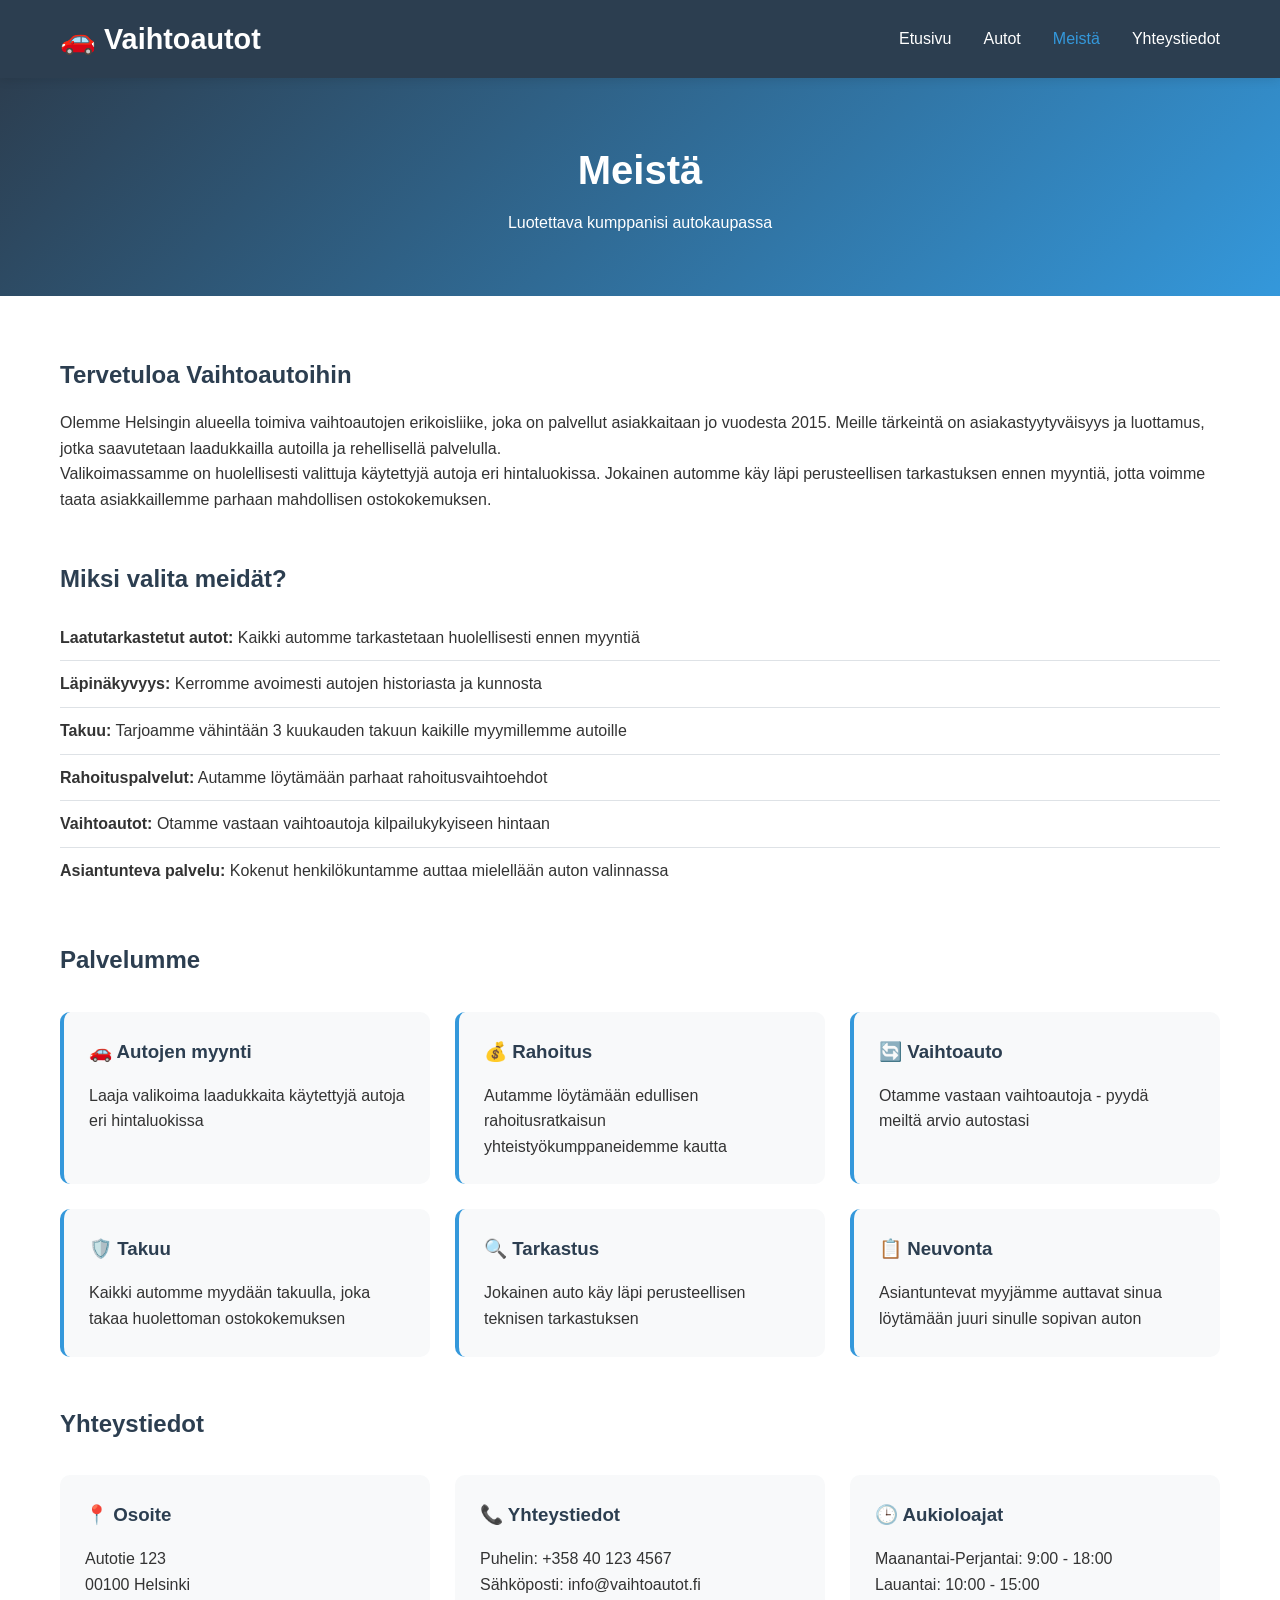
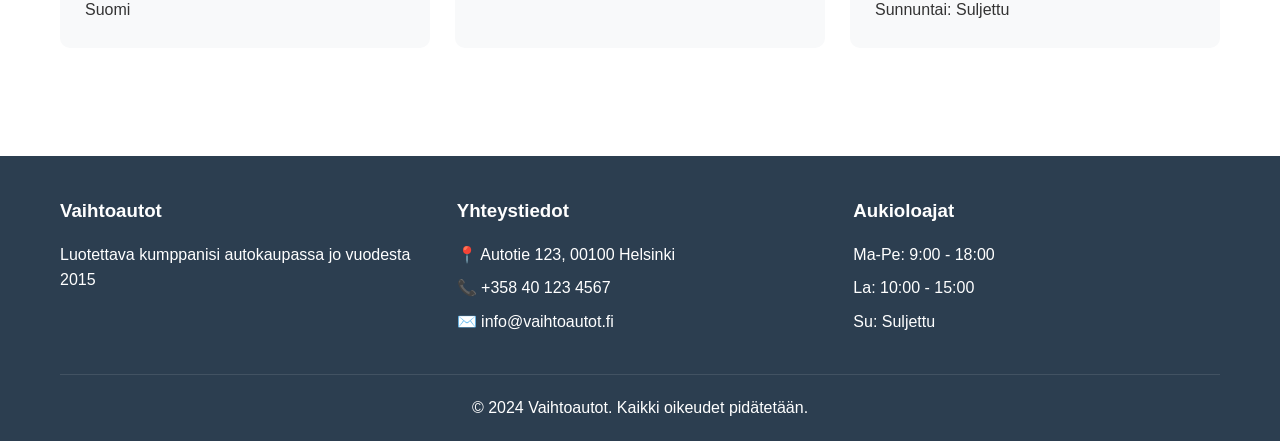
==== commit 11cc86f8: "Merge 45d45a0596dca18e047bbbe4c280b04b7aafc4f0 into e7f82b4302560385dda93fb6c86a3fd54f3c627e" ====
--- a/about.html
+++ b/about.html
@@ -1,172 +1,141 @@
 <!DOCTYPE html>
-<html lang="en">
+<html lang="fi">
 <head>
     <meta charset="UTF-8">
     <meta name="viewport" content="width=device-width, initial-scale=1.0">
-    <title>About Us - Vaihtoautot</title>
-    <link rel="stylesheet" href="styles/main.css">
+    <meta name="description" content="Tietoa Vaihtoautot-autoliikkeestä">
+    <title>Meistä - Vaihtoautot</title>
+    <link rel="stylesheet" href="css/styles.css">
 </head>
 <body>
-    <!-- Navigation -->
-    <nav class="navbar">
-        <div class="container">
-            <div class="nav-brand">
-                <h1>🚗 Vaihtoautot</h1>
+    <!-- Header -->
+    <header>
+        <nav class="navbar">
+            <div class="container">
+                <div class="logo">
+                    <h1>🚗 Vaihtoautot</h1>
+                </div>
+                <ul class="nav-menu">
+                    <li><a href="index.html">Etusivu</a></li>
+                    <li><a href="cars.html">Autot</a></li>
+                    <li><a href="about.html" class="active">Meistä</a></li>
+                    <li><a href="contact.html">Yhteystiedot</a></li>
+                </ul>
+                <div class="hamburger">
+                    <span></span>
+                    <span></span>
+                    <span></span>
+                </div>
             </div>
-            <div class="nav-toggle" id="navToggle">
-                <span></span>
-                <span></span>
-                <span></span>
-            </div>
-            <ul class="nav-menu" id="navMenu">
-                <li><a href="index.html">Home</a></li>
-                <li><a href="inventory.html">Inventory</a></li>
-                <li><a href="about.html" class="active">About</a></li>
-                <li><a href="contact.html">Contact</a></li>
-            </ul>
-        </div>
-    </nav>
+        </nav>
+    </header>
 
     <!-- Page Header -->
     <section class="page-header">
         <div class="container">
-            <h1>About Us</h1>
-            <p>Your trusted partner in finding the perfect used car</p>
+            <h1>Meistä</h1>
+            <p>Luotettava kumppanisi autokaupassa</p>
         </div>
     </section>
 
     <!-- About Content -->
-    <section class="about-section">
+    <section class="about-content">
         <div class="container">
-            <div class="about-content">
-                <div class="about-text">
-                    <h2>Welcome to Vaihtoautot</h2>
-                    <p>For over a decade, Vaihtoautot has been serving customers across Finland with quality pre-owned vehicles. Our commitment to excellence and customer satisfaction has made us one of the most trusted used car dealers in the region.</p>
-                    <p>We understand that buying a car is a significant investment. That's why we ensure every vehicle in our inventory undergoes rigorous inspection and meets our high standards for quality and reliability.</p>
+            <div class="about-section">
+                <h2>Tervetuloa Vaihtoautoihin</h2>
+                <p>Olemme Helsingin alueella toimiva vaihtoautojen erikoisliike, joka on palvellut asiakkaitaan jo vuodesta 2015. Meille tärkeintä on asiakastyytyväisyys ja luottamus, jotka saavutetaan laadukkailla autoilla ja rehellisellä palvelulla.</p>
+                <p>Valikoimassamme on huolellisesti valittuja käytettyjä autoja eri hintaluokissa. Jokainen automme käy läpi perusteellisen tarkastuksen ennen myyntiä, jotta voimme taata asiakkaillemme parhaan mahdollisen ostokokemuksen.</p>
+            </div>
+
+            <div class="about-section">
+                <h2>Miksi valita meidät?</h2>
+                <ul class="about-list">
+                    <li><strong>Laatutarkastetut autot:</strong> Kaikki automme tarkastetaan huolellisesti ennen myyntiä</li>
+                    <li><strong>Läpinäkyvyys:</strong> Kerromme avoimesti autojen historiasta ja kunnosta</li>
+                    <li><strong>Takuu:</strong> Tarjoamme vähintään 3 kuukauden takuun kaikille myymillemme autoille</li>
+                    <li><strong>Rahoituspalvelut:</strong> Autamme löytämään parhaat rahoitusvaihtoehdot</li>
+                    <li><strong>Vaihtoautot:</strong> Otamme vastaan vaihtoautoja kilpailukykyiseen hintaan</li>
+                    <li><strong>Asiantunteva palvelu:</strong> Kokenut henkilökuntamme auttaa mielellään auton valinnassa</li>
+                </ul>
+            </div>
+
+            <div class="about-section">
+                <h2>Palvelumme</h2>
+                <div class="services-grid">
+                    <div class="service-card">
+                        <h3>🚗 Autojen myynti</h3>
+                        <p>Laaja valikoima laadukkaita käytettyjä autoja eri hintaluokissa</p>
+                    </div>
+                    <div class="service-card">
+                        <h3>💰 Rahoitus</h3>
+                        <p>Autamme löytämään edullisen rahoitusratkaisun yhteistyökumppaneidemme kautta</p>
+                    </div>
+                    <div class="service-card">
+                        <h3>🔄 Vaihtoauto</h3>
+                        <p>Otamme vastaan vaihtoautoja - pyydä meiltä arvio autostasi</p>
+                    </div>
+                    <div class="service-card">
+                        <h3>🛡️ Takuu</h3>
+                        <p>Kaikki automme myydään takuulla, joka takaa huolettoman ostokokemuksen</p>
+                    </div>
+                    <div class="service-card">
+                        <h3>🔍 Tarkastus</h3>
+                        <p>Jokainen auto käy läpi perusteellisen teknisen tarkastuksen</p>
+                    </div>
+                    <div class="service-card">
+                        <h3>📋 Neuvonta</h3>
+                        <p>Asiantuntevat myyjämme auttavat sinua löytämään juuri sinulle sopivan auton</p>
+                    </div>
                 </div>
-                <div class="about-image">
-                    <div class="placeholder-image">
-                        <p>🏢 Our Dealership</p>
+            </div>
+
+            <div class="about-section">
+                <h2>Yhteystiedot</h2>
+                <div class="contact-info-grid">
+                    <div class="contact-info-card">
+                        <h3>📍 Osoite</h3>
+                        <p>Autotie 123<br>00100 Helsinki<br>Suomi</p>
+                    </div>
+                    <div class="contact-info-card">
+                        <h3>📞 Yhteystiedot</h3>
+                        <p>Puhelin: +358 40 123 4567<br>Sähköposti: info@vaihtoautot.fi</p>
+                    </div>
+                    <div class="contact-info-card">
+                        <h3>🕒 Aukioloajat</h3>
+                        <p>Maanantai-Perjantai: 9:00 - 18:00<br>Lauantai: 10:00 - 15:00<br>Sunnuntai: Suljettu</p>
                     </div>
                 </div>
             </div>
         </div>
     </section>
 
-    <!-- Our Mission -->
-    <section class="mission-section">
-        <div class="container">
-            <h2 class="section-title">Our Mission</h2>
-            <div class="mission-grid">
-                <div class="mission-card">
-                    <h3>Quality First</h3>
-                    <p>We meticulously inspect every vehicle to ensure it meets our strict quality standards before offering it to our customers.</p>
-                </div>
-                <div class="mission-card">
-                    <h3>Transparency</h3>
-                    <p>Complete honesty about vehicle history, condition, and pricing. No hidden fees or surprises.</p>
-                </div>
-                <div class="mission-card">
-                    <h3>Customer Service</h3>
-                    <p>Personalized service to help you find the perfect vehicle that fits your needs and budget.</p>
-                </div>
-            </div>
-        </div>
-    </section>
-
-    <!-- Services -->
-    <section class="services-section">
-        <div class="container">
-            <h2 class="section-title">Our Services</h2>
-            <div class="services-grid">
-                <div class="service-item">
-                    <div class="service-icon">🔍</div>
-                    <h3>Vehicle Inspection</h3>
-                    <p>Comprehensive multi-point inspection on all vehicles</p>
-                </div>
-                <div class="service-item">
-                    <div class="service-icon">💳</div>
-                    <h3>Financing Options</h3>
-                    <p>Flexible financing solutions to fit your budget</p>
-                </div>
-                <div class="service-item">
-                    <div class="service-icon">🔄</div>
-                    <h3>Trade-Ins</h3>
-                    <p>Fair market value for your trade-in vehicle</p>
-                </div>
-                <div class="service-item">
-                    <div class="service-icon">🛡️</div>
-                    <h3>Warranty</h3>
-                    <p>Extended warranty options for peace of mind</p>
-                </div>
-                <div class="service-item">
-                    <div class="service-icon">🔧</div>
-                    <h3>After-Sales Support</h3>
-                    <p>Ongoing support and maintenance services</p>
-                </div>
-                <div class="service-item">
-                    <div class="service-icon">📋</div>
-                    <h3>Documentation</h3>
-                    <p>Complete assistance with all paperwork and registration</p>
-                </div>
-            </div>
-        </div>
-    </section>
-
-    <!-- Stats Section -->
-    <section class="stats-section">
-        <div class="container">
-            <div class="stats-grid">
-                <div class="stat-item">
-                    <h3>10+</h3>
-                    <p>Years in Business</p>
-                </div>
-                <div class="stat-item">
-                    <h3>5000+</h3>
-                    <p>Happy Customers</p>
-                </div>
-                <div class="stat-item">
-                    <h3>100+</h3>
-                    <p>Vehicles in Stock</p>
-                </div>
-                <div class="stat-item">
-                    <h3>4.8★</h3>
-                    <p>Customer Rating</p>
-                </div>
-            </div>
-        </div>
-    </section>
-
     <!-- Footer -->
-    <footer class="footer">
+    <footer>
         <div class="container">
             <div class="footer-content">
                 <div class="footer-section">
                     <h3>Vaihtoautot</h3>
-                    <p>Your trusted used car dealer</p>
+                    <p>Luotettava kumppanisi autokaupassa jo vuodesta 2015</p>
                 </div>
                 <div class="footer-section">
-                    <h3>Quick Links</h3>
-                    <ul>
-                        <li><a href="index.html">Home</a></li>
-                        <li><a href="inventory.html">Inventory</a></li>
-                        <li><a href="about.html">About</a></li>
-                        <li><a href="contact.html">Contact</a></li>
-                    </ul>
+                    <h3>Yhteystiedot</h3>
+                    <p>📍 Autotie 123, 00100 Helsinki</p>
+                    <p>📞 +358 40 123 4567</p>
+                    <p>✉️ info@vaihtoautot.fi</p>
                 </div>
                 <div class="footer-section">
-                    <h3>Contact Info</h3>
-                    <p>📞 +358 40 123 4567</p>
-                    <p>📧 info@vaihtoautot.fi</p>
-                    <p>📍 Helsinki, Finland</p>
+                    <h3>Aukioloajat</h3>
+                    <p>Ma-Pe: 9:00 - 18:00</p>
+                    <p>La: 10:00 - 15:00</p>
+                    <p>Su: Suljettu</p>
                 </div>
             </div>
             <div class="footer-bottom">
-                <p>&copy; 2025 Vaihtoautot. All rights reserved.</p>
+                <p>&copy; 2024 Vaihtoautot. Kaikki oikeudet pidätetään.</p>
             </div>
         </div>
     </footer>
 
-    <script src="scripts/main.js"></script>
+    <script src="js/main.js"></script>
 </body>
 </html>
--- a/css/styles.css
+++ b/css/styles.css
@@ -0,0 +1,705 @@
+/* Root Variables */
+:root {
+    --primary-color: #2c3e50;
+    --secondary-color: #3498db;
+    --accent-color: #e74c3c;
+    --text-color: #333;
+    --light-bg: #f8f9fa;
+    --white: #ffffff;
+    --border-color: #dee2e6;
+    --shadow: 0 2px 10px rgba(0, 0, 0, 0.1);
+    --shadow-hover: 0 4px 20px rgba(0, 0, 0, 0.15);
+}
+
+/* Reset and Base Styles */
+* {
+    margin: 0;
+    padding: 0;
+    box-sizing: border-box;
+}
+
+body {
+    font-family: 'Segoe UI', Tahoma, Geneva, Verdana, sans-serif;
+    line-height: 1.6;
+    color: var(--text-color);
+    background-color: var(--light-bg);
+}
+
+.container {
+    max-width: 1200px;
+    margin: 0 auto;
+    padding: 0 20px;
+}
+
+/* Header and Navigation */
+header {
+    background-color: var(--primary-color);
+    color: var(--white);
+    position: sticky;
+    top: 0;
+    z-index: 1000;
+    box-shadow: var(--shadow);
+}
+
+.navbar {
+    padding: 1rem 0;
+}
+
+.navbar .container {
+    display: flex;
+    justify-content: space-between;
+    align-items: center;
+}
+
+.logo h1 {
+    font-size: 1.8rem;
+    color: var(--white);
+}
+
+.nav-menu {
+    display: flex;
+    list-style: none;
+    gap: 2rem;
+}
+
+.nav-menu a {
+    color: var(--white);
+    text-decoration: none;
+    font-weight: 500;
+    transition: color 0.3s;
+}
+
+.nav-menu a:hover,
+.nav-menu a.active {
+    color: var(--secondary-color);
+}
+
+.hamburger {
+    display: none;
+    flex-direction: column;
+    cursor: pointer;
+}
+
+.hamburger span {
+    width: 25px;
+    height: 3px;
+    background-color: var(--white);
+    margin: 3px 0;
+    transition: 0.3s;
+}
+
+/* Hero Section */
+.hero {
+    background: linear-gradient(135deg, var(--primary-color) 0%, var(--secondary-color) 100%);
+    color: var(--white);
+    padding: 100px 20px;
+    text-align: center;
+}
+
+.hero-content h2 {
+    font-size: 3rem;
+    margin-bottom: 1rem;
+}
+
+.hero-content p {
+    font-size: 1.3rem;
+    margin-bottom: 2rem;
+}
+
+/* Buttons */
+.btn {
+    display: inline-block;
+    padding: 12px 30px;
+    text-decoration: none;
+    border-radius: 5px;
+    font-weight: 600;
+    transition: all 0.3s;
+    border: none;
+    cursor: pointer;
+    font-size: 1rem;
+}
+
+.btn-primary {
+    background-color: var(--accent-color);
+    color: var(--white);
+}
+
+.btn-primary:hover {
+    background-color: #c0392b;
+    transform: translateY(-2px);
+    box-shadow: var(--shadow-hover);
+}
+
+.btn-secondary {
+    background-color: var(--secondary-color);
+    color: var(--white);
+}
+
+.btn-secondary:hover {
+    background-color: #2980b9;
+    transform: translateY(-2px);
+}
+
+/* Section Styles */
+section {
+    padding: 60px 20px;
+}
+
+.section-title {
+    text-align: center;
+    font-size: 2.5rem;
+    margin-bottom: 3rem;
+    color: var(--primary-color);
+}
+
+/* Car Grid */
+.car-grid {
+    display: grid;
+    grid-template-columns: repeat(auto-fill, minmax(350px, 1fr));
+    gap: 30px;
+    margin-top: 2rem;
+}
+
+.car-card {
+    background-color: var(--white);
+    border-radius: 10px;
+    overflow: hidden;
+    box-shadow: var(--shadow);
+    transition: all 0.3s;
+}
+
+.car-card:hover {
+    transform: translateY(-5px);
+    box-shadow: var(--shadow-hover);
+}
+
+.car-card img {
+    width: 100%;
+    height: 250px;
+    object-fit: cover;
+}
+
+.car-info {
+    padding: 20px;
+}
+
+.car-info h3 {
+    font-size: 1.5rem;
+    margin-bottom: 0.5rem;
+    color: var(--primary-color);
+}
+
+.car-year {
+    color: #777;
+    font-size: 0.95rem;
+    margin-bottom: 0.5rem;
+}
+
+.car-description {
+    margin-bottom: 1rem;
+    line-height: 1.5;
+}
+
+.car-specs {
+    display: flex;
+    gap: 15px;
+    margin-bottom: 1rem;
+    flex-wrap: wrap;
+}
+
+.car-specs span {
+    background-color: var(--light-bg);
+    padding: 5px 12px;
+    border-radius: 15px;
+    font-size: 0.85rem;
+}
+
+.car-footer {
+    display: flex;
+    justify-content: space-between;
+    align-items: center;
+    margin-top: 1rem;
+    padding-top: 1rem;
+    border-top: 1px solid var(--border-color);
+}
+
+.price {
+    font-size: 1.8rem;
+    font-weight: bold;
+    color: var(--accent-color);
+}
+
+/* Features Section */
+.features-grid {
+    display: grid;
+    grid-template-columns: repeat(auto-fit, minmax(250px, 1fr));
+    gap: 30px;
+    margin-top: 2rem;
+}
+
+.feature {
+    text-align: center;
+    padding: 30px;
+    background-color: var(--white);
+    border-radius: 10px;
+    box-shadow: var(--shadow);
+}
+
+.feature-icon {
+    font-size: 3rem;
+    margin-bottom: 1rem;
+}
+
+.feature h3 {
+    margin-bottom: 1rem;
+    color: var(--primary-color);
+}
+
+/* Footer */
+footer {
+    background-color: var(--primary-color);
+    color: var(--white);
+    padding: 40px 20px 20px;
+}
+
+.footer-content {
+    display: grid;
+    grid-template-columns: repeat(auto-fit, minmax(250px, 1fr));
+    gap: 30px;
+    margin-bottom: 2rem;
+}
+
+.footer-section h3 {
+    margin-bottom: 1rem;
+}
+
+.footer-section p {
+    margin-bottom: 0.5rem;
+}
+
+.footer-bottom {
+    text-align: center;
+    padding-top: 20px;
+    border-top: 1px solid rgba(255, 255, 255, 0.1);
+}
+
+/* Page Header */
+.page-header {
+    background: linear-gradient(135deg, var(--primary-color) 0%, var(--secondary-color) 100%);
+    color: var(--white);
+    padding: 60px 20px;
+    text-align: center;
+}
+
+.page-header h1 {
+    font-size: 2.5rem;
+    margin-bottom: 0.5rem;
+}
+
+/* Filters */
+.filters {
+    background-color: var(--white);
+    padding: 30px 20px;
+    box-shadow: var(--shadow);
+}
+
+.filter-bar {
+    display: flex;
+    gap: 15px;
+    flex-wrap: wrap;
+    justify-content: center;
+    align-items: center;
+}
+
+.filter-select {
+    padding: 10px 15px;
+    border: 1px solid var(--border-color);
+    border-radius: 5px;
+    font-size: 1rem;
+    min-width: 200px;
+}
+
+/* About Page */
+.about-content {
+    background-color: var(--white);
+}
+
+.about-section {
+    margin-bottom: 3rem;
+}
+
+.about-section h2 {
+    color: var(--primary-color);
+    margin-bottom: 1rem;
+}
+
+.about-list {
+    list-style: none;
+    padding-left: 0;
+}
+
+.about-list li {
+    padding: 10px 0;
+    border-bottom: 1px solid var(--border-color);
+}
+
+.about-list li:last-child {
+    border-bottom: none;
+}
+
+.services-grid {
+    display: grid;
+    grid-template-columns: repeat(auto-fit, minmax(300px, 1fr));
+    gap: 25px;
+    margin-top: 2rem;
+}
+
+.service-card {
+    background-color: var(--light-bg);
+    padding: 25px;
+    border-radius: 10px;
+    border-left: 4px solid var(--secondary-color);
+}
+
+.service-card h3 {
+    margin-bottom: 1rem;
+    color: var(--primary-color);
+}
+
+.contact-info-grid {
+    display: grid;
+    grid-template-columns: repeat(auto-fit, minmax(250px, 1fr));
+    gap: 25px;
+    margin-top: 2rem;
+}
+
+.contact-info-card {
+    background-color: var(--light-bg);
+    padding: 25px;
+    border-radius: 10px;
+}
+
+.contact-info-card h3 {
+    color: var(--primary-color);
+    margin-bottom: 1rem;
+}
+
+/* Contact Page */
+.contact-section {
+    background-color: var(--white);
+}
+
+.contact-wrapper {
+    display: grid;
+    grid-template-columns: 1fr 1fr;
+    gap: 50px;
+    margin-top: 2rem;
+}
+
+.contact-form-wrapper h2,
+.contact-info-wrapper h2 {
+    color: var(--primary-color);
+    margin-bottom: 1.5rem;
+}
+
+.contact-form {
+    display: flex;
+    flex-direction: column;
+    gap: 20px;
+}
+
+.form-group {
+    display: flex;
+    flex-direction: column;
+}
+
+.form-group label {
+    margin-bottom: 5px;
+    font-weight: 600;
+    color: var(--primary-color);
+}
+
+.form-group input,
+.form-group select,
+.form-group textarea {
+    padding: 12px;
+    border: 1px solid var(--border-color);
+    border-radius: 5px;
+    font-size: 1rem;
+    font-family: inherit;
+}
+
+.form-group input:focus,
+.form-group select:focus,
+.form-group textarea:focus {
+    outline: none;
+    border-color: var(--secondary-color);
+}
+
+.checkbox-label {
+    display: flex;
+    align-items: center;
+    gap: 10px;
+    cursor: pointer;
+}
+
+.checkbox-label input {
+    width: auto;
+}
+
+.form-message {
+    padding: 15px;
+    border-radius: 5px;
+    margin-top: 10px;
+    display: none;
+}
+
+.form-message.success {
+    background-color: #d4edda;
+    color: #155724;
+    border: 1px solid #c3e6cb;
+    display: block;
+}
+
+.form-message.error {
+    background-color: #f8d7da;
+    color: #721c24;
+    border: 1px solid #f5c6cb;
+    display: block;
+}
+
+.info-block {
+    margin-bottom: 2rem;
+}
+
+.info-block h3 {
+    color: var(--primary-color);
+    margin-bottom: 0.5rem;
+}
+
+.info-block a {
+    color: var(--secondary-color);
+    text-decoration: none;
+}
+
+.info-block a:hover {
+    text-decoration: underline;
+}
+
+/* Car Details Page */
+.back-link {
+    display: inline-block;
+    color: var(--secondary-color);
+    text-decoration: none;
+    margin-bottom: 2rem;
+    font-weight: 600;
+}
+
+.back-link:hover {
+    text-decoration: underline;
+}
+
+.car-details-content {
+    background-color: var(--white);
+    border-radius: 10px;
+    overflow: hidden;
+    box-shadow: var(--shadow);
+}
+
+.car-details-header {
+    padding: 30px;
+    background: linear-gradient(135deg, var(--primary-color) 0%, var(--secondary-color) 100%);
+    color: var(--white);
+}
+
+.car-details-header h1 {
+    font-size: 2.5rem;
+    margin-bottom: 0.5rem;
+}
+
+.car-details-body {
+    display: grid;
+    grid-template-columns: 1fr 1fr;
+    gap: 30px;
+    padding: 30px;
+}
+
+.car-image-section img {
+    width: 100%;
+    border-radius: 10px;
+}
+
+.car-specs-section h2 {
+    color: var(--primary-color);
+    margin-bottom: 1rem;
+}
+
+.specs-list {
+    list-style: none;
+    padding: 0;
+}
+
+.specs-list li {
+    padding: 15px;
+    border-bottom: 1px solid var(--border-color);
+    display: flex;
+    justify-content: space-between;
+}
+
+.specs-list li:last-child {
+    border-bottom: none;
+}
+
+.specs-list strong {
+    color: var(--primary-color);
+}
+
+.car-description-section {
+    grid-column: 1 / -1;
+    padding-top: 20px;
+    border-top: 2px solid var(--border-color);
+}
+
+.car-description-section h2 {
+    color: var(--primary-color);
+    margin-bottom: 1rem;
+}
+
+.features-list {
+    display: grid;
+    grid-template-columns: repeat(auto-fit, minmax(250px, 1fr));
+    gap: 15px;
+    margin-top: 1rem;
+}
+
+.features-list li {
+    background-color: var(--light-bg);
+    padding: 10px 15px;
+    border-radius: 5px;
+    list-style: none;
+}
+
+.features-list li::before {
+    content: "✓ ";
+    color: var(--secondary-color);
+    font-weight: bold;
+}
+
+.cta-section {
+    background-color: var(--light-bg);
+    text-align: center;
+}
+
+.cta-section h2 {
+    color: var(--primary-color);
+    margin-bottom: 1rem;
+}
+
+.cta-buttons {
+    display: flex;
+    gap: 20px;
+    justify-content: center;
+    flex-wrap: wrap;
+    margin-top: 2rem;
+}
+
+.loading {
+    text-align: center;
+    padding: 50px;
+    font-size: 1.2rem;
+    color: #777;
+}
+
+/* Why Us Section */
+.why-us {
+    background-color: var(--white);
+}
+
+/* Responsive Design */
+@media (max-width: 768px) {
+    .hamburger {
+        display: flex;
+    }
+
+    .nav-menu {
+        display: none;
+        position: absolute;
+        top: 100%;
+        left: 0;
+        right: 0;
+        background-color: var(--primary-color);
+        flex-direction: column;
+        padding: 20px;
+        gap: 1rem;
+    }
+
+    .nav-menu.active {
+        display: flex;
+    }
+
+    .hero-content h2 {
+        font-size: 2rem;
+    }
+
+    .hero-content p {
+        font-size: 1rem;
+    }
+
+    .car-grid {
+        grid-template-columns: 1fr;
+    }
+
+    .features-grid {
+        grid-template-columns: 1fr;
+    }
+
+    .contact-wrapper {
+        grid-template-columns: 1fr;
+    }
+
+    .car-details-body {
+        grid-template-columns: 1fr;
+    }
+
+    .filter-bar {
+        flex-direction: column;
+    }
+
+    .filter-select {
+        width: 100%;
+    }
+
+    .footer-content {
+        grid-template-columns: 1fr;
+    }
+}
+
+@media (max-width: 480px) {
+    .logo h1 {
+        font-size: 1.3rem;
+    }
+
+    .section-title {
+        font-size: 1.8rem;
+    }
+
+    .price {
+        font-size: 1.5rem;
+    }
+}
+
+/* Animations */
+@keyframes fadeIn {
+    from {
+        opacity: 0;
+        transform: translateY(10px);
+    }
+    to {
+        opacity: 1;
+        transform: translateY(0);
+    }
+}
+
+.animate-in {
+    animation: fadeIn 0.5s ease-out;
+}
